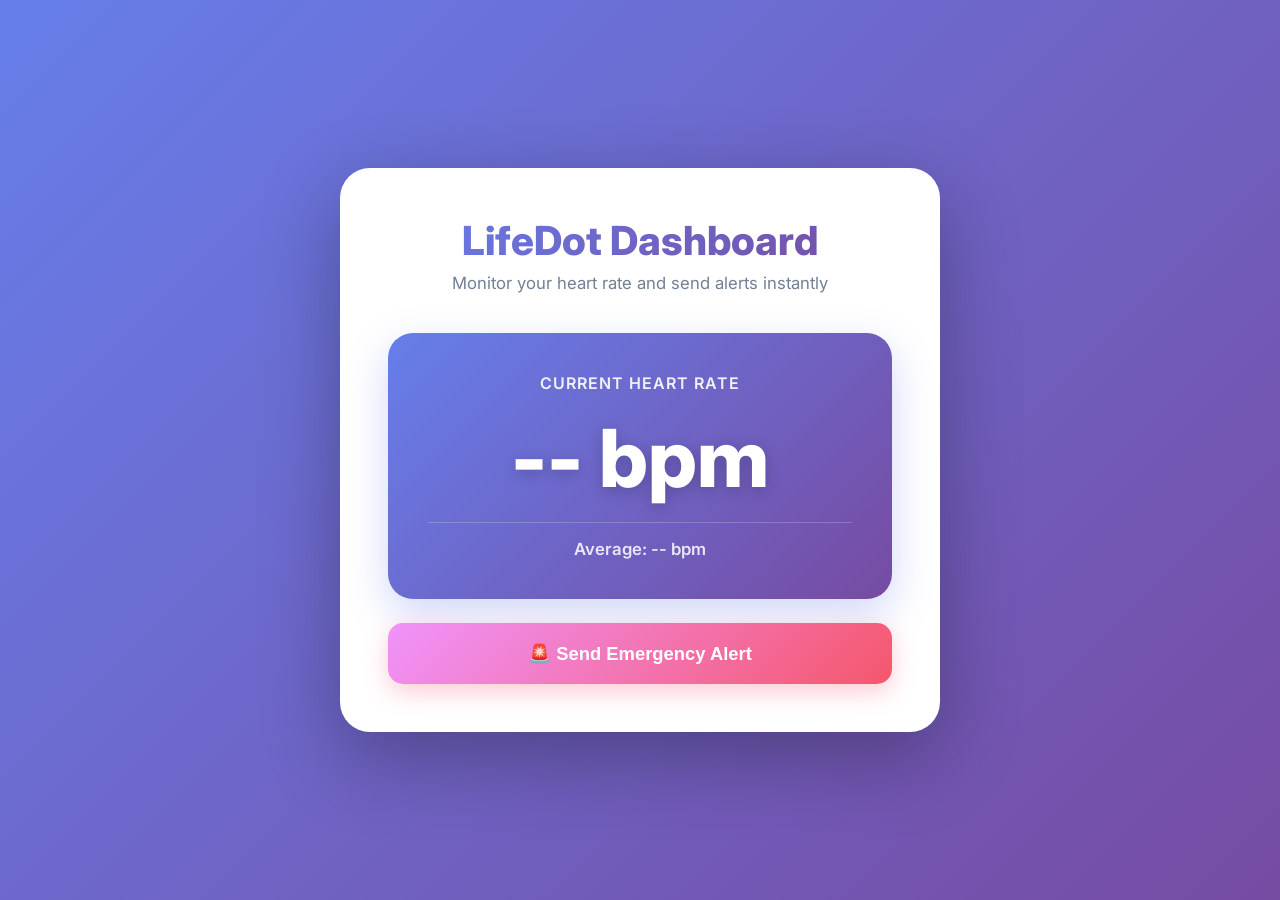
==== frontend/LifeDot02/dashboard.html @ 892aec04 "new" ====
<!DOCTYPE html>
<html lang="en">
<head>
  <meta charset="UTF-8" />
  <meta name="viewport" content="width=device-width, initial-scale=1.0"/>
  <title>LifeDot Dashboard</title>
  <link href="https://fonts.googleapis.com/css2?family=Inter:wght@400;600;800&display=swap" rel="stylesheet"/>
  <style>
    * {
      margin: 0;
      padding: 0;
      box-sizing: border-box;
    }

    body {
      font-family: 'Inter', sans-serif;
      background: linear-gradient(135deg, #667eea 0%, #764ba2 100%);
      min-height: 100vh;
      display: flex;
      align-items: center;
      justify-content: center;
      padding: 1.5rem;
    }

    .container {
      background: white;
      max-width: 600px;
      width: 100%;
      padding: 3rem;
      border-radius: 30px;
      box-shadow: 0 25px 80px rgba(0, 0, 0, 0.3);
      text-align: center;
      animation: slideIn 0.6s ease;
    }

    @keyframes slideIn {
      from {
        opacity: 0;
        transform: translateY(30px);
      }
      to {
        opacity: 1;
        transform: translateY(0);
      }
    }

    h1 {
      font-size: 2.5rem;
      font-weight: 800;
      background: linear-gradient(135deg, #667eea, #764ba2);
      -webkit-background-clip: text;
      -webkit-text-fill-color: transparent;
      margin-bottom: 0.5rem;
    }

    .subtitle {
      color: #718096;
      margin-bottom: 2.5rem;
      font-size: 1.05rem;
    }

    .bpm-display {
      background: linear-gradient(135deg, #667eea, #764ba2);
      border-radius: 25px;
      padding: 2.5rem;
      margin-bottom: 1.5rem;
      box-shadow: 0 15px 40px rgba(102, 126, 234, 0.3);
    }

    .bpm-value {
      font-size: 5rem;
      font-weight: 800;
      color: white;
      margin: 1rem 0;
      text-shadow: 0 4px 15px rgba(0, 0, 0, 0.2);
      transition: all 0.3s ease;
    }

    .bpm-label {
      color: rgba(255, 255, 255, 0.9);
      font-size: 1rem;
      font-weight: 600;
      letter-spacing: 1px;
    }

    .bpm-average {
      color: rgba(255, 255, 255, 0.85);
      font-weight: 600;
      margin-top: 1rem;
      padding-top: 1rem;
      border-top: 1px solid rgba(255, 255, 255, 0.2);
      font-size: 1.05rem;
    }

    .emergency-btn {
      width: 100%;
      background: linear-gradient(135deg, #f093fb, #f5576c);
      color: white;
      padding: 1.2rem 2rem;
      border-radius: 15px;
      border: none;
      cursor: pointer;
      font-weight: 700;
      font-size: 1.15rem;
      transition: all 0.3s ease;
      box-shadow: 0 8px 25px rgba(245, 87, 108, 0.3);
      display: flex;
      align-items: center;
      justify-content: center;
      gap: 0.5rem;
    }

    .emergency-btn:hover {
      transform: translateY(-3px);
      box-shadow: 0 12px 35px rgba(245, 87, 108, 0.4);
    }

    .status {
      margin-top: 1.5rem;
      padding: 1rem;
      border-radius: 12px;
      font-weight: 600;
      display: none;
      animation: fadeIn 0.3s ease;
    }

    @keyframes fadeIn {
      from {
        opacity: 0;
        transform: translateY(-10px);
      }
      to {
        opacity: 1;
        transform: translateY(0);
      }
    }

    .status.success {
      background: #c6f6d5;
      color: #22543d;
      border: 2px solid #9ae6b4;
    }

    .status.error {
      background: #fed7d7;
      color: #742a2a;
      border: 2px solid #fc8181;
    }

    @media (max-width: 600px) {
      .container {
        padding: 2rem;
      }

      h1 {
        font-size: 2rem;
      }

      .bpm-value {
        font-size: 4rem;
      }

      .emergency-btn {
        padding: 1rem;
        font-size: 1rem;
      }
    }
  </style>
</head>
<body>
  <div class="container">
    <h1>LifeDot Dashboard</h1>
    <p class="subtitle">Monitor your heart rate and send alerts instantly</p>
    
    <div class="bpm-display">
      <div class="bpm-label">CURRENT HEART RATE</div>
      <div class="bpm-value" id="bpmValue">-- bpm</div>
      <div class="bpm-average" id="avgBpm">Average: -- bpm</div>
    </div>
    
    <button class="emergency-btn" onclick="sendEmergency()">
      🚨 Send Emergency Alert
    </button>
    
    <div class="status" id="statusMsg"></div>
  </div>

  <script>
    const bpmValue = document.getElementById("bpmValue");
    const avgBpm = document.getElementById("avgBpm");
    const statusMsg = document.getElementById("statusMsg");

    async function fetchBpm() {
      try {
        const res = await fetch("http://127.0.0.1:8000/bpm");
        const data = await res.json();
        bpmValue.textContent = `${data.bpm} bpm`;
        avgBpm.textContent = `Average: ${data.avg_bpm} bpm`;
      } catch (error) {
        bpmValue.textContent = "-- bpm";
        avgBpm.textContent = "Average: -- bpm";
      }
    }

    async function sendEmergency() {
      if (!confirm("Are you sure you want to send an emergency alert?")) {
        return;
      }

      statusMsg.style.display = "block";
      statusMsg.className = "status";
      statusMsg.textContent = "📤 Sending emergency email...";

      try {
        const res = await fetch("http://127.0.0.1:8000/emergency", { method: "POST" });
        const data = await res.json();

        if (data.success) {
          statusMsg.textContent = "✅ Emergency email sent successfully!";
          statusMsg.classList.add("success");
        } else {
          statusMsg.textContent = "❌ Failed to send emergency email.";
          statusMsg.classList.add("error");
        }
      } catch (error) {
        statusMsg.textContent = "⚠️ Server not reachable.";
        statusMsg.classList.add("error");
      }

      setTimeout(() => {
        statusMsg.style.display = "none";
      }, 5000);
    }

    setInterval(fetchBpm, 1000);
    fetchBpm();
  </script>
</body>
</html>
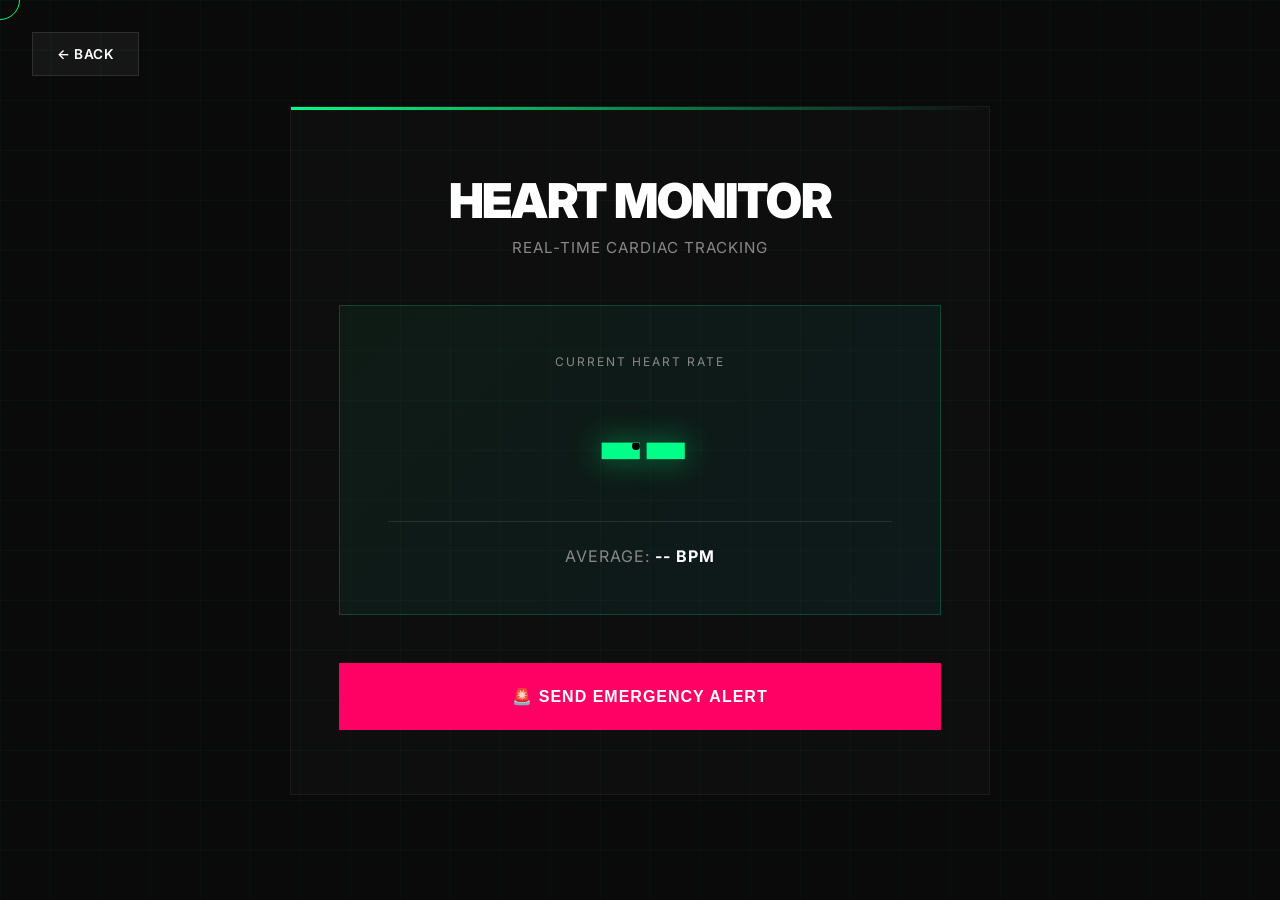
==== commit 2a5f053e: "m" ====
--- a/frontend/LifeDot02/dashboard.html
+++ b/frontend/LifeDot02/dashboard.html
@@ -3,8 +3,8 @@
 <head>
   <meta charset="UTF-8" />
   <meta name="viewport" content="width=device-width, initial-scale=1.0"/>
-  <title>LifeDot Dashboard</title>
-  <link href="https://fonts.googleapis.com/css2?family=Inter:wght@400;600;800&display=swap" rel="stylesheet"/>
+  <title>LifeDot — Heart Monitor</title>
+  <link href="https://fonts.googleapis.com/css2?family=Inter:wght@300;400;500;600;700;800;900&display=swap" rel="stylesheet"/>
   <style>
     * {
       margin: 0;
@@ -12,31 +12,121 @@
       box-sizing: border-box;
     }
 
+    :root {
+      --bg-dark: #0a0a0a;
+      --bg-darker: #050505;
+      --text-white: #ffffff;
+      --text-gray: #888888;
+      --accent: #00ff88;
+      --danger: #ff0064;
+    }
+
     body {
-      font-family: 'Inter', sans-serif;
-      background: linear-gradient(135deg, #667eea 0%, #764ba2 100%);
+      font-family: 'Inter', -apple-system, BlinkMacSystemFont, sans-serif;
+      background: var(--bg-dark);
+      color: var(--text-white);
       min-height: 100vh;
       display: flex;
       align-items: center;
       justify-content: center;
-      padding: 1.5rem;
-    }
-
+      padding: 2rem;
+      cursor: none;
+      overflow: hidden;
+    }
+
+    /* CUSTOM CURSOR */
+    .cursor-dot {
+      width: 8px;
+      height: 8px;
+      background: var(--accent);
+      border-radius: 50%;
+      position: fixed;
+      pointer-events: none;
+      z-index: 10000;
+      transition: transform 0.15s ease;
+      mix-blend-mode: difference;
+      transform: translate(-50%, -50%);
+    }
+    
+    .cursor-ring {
+      width: 40px;
+      height: 40px;
+      border: 1px solid var(--accent);
+      border-radius: 50%;
+      position: fixed;
+      pointer-events: none;
+      z-index: 9999;
+      transition: all 0.3s cubic-bezier(0.25, 0.46, 0.45, 0.94);
+      mix-blend-mode: difference;
+      transform: translate(-50%, -50%);
+    }
+
+    /* ANIMATED GRID BACKGROUND */
+    .grid-bg {
+      position: fixed;
+      top: 0;
+      left: 0;
+      width: 100%;
+      height: 100%;
+      background-image: 
+        linear-gradient(rgba(0, 255, 136, 0.03) 1px, transparent 1px),
+        linear-gradient(90deg, rgba(0, 255, 136, 0.03) 1px, transparent 1px);
+      background-size: 50px 50px;
+      z-index: 0;
+      animation: gridMove 20s linear infinite;
+    }
+
+    @keyframes gridMove {
+      0% { transform: translate(0, 0); }
+      100% { transform: translate(50px, 50px); }
+    }
+
+    /* PULSE EFFECT */
+    .pulse-ring {
+      position: fixed;
+      top: 50%;
+      left: 50%;
+      transform: translate(-50%, -50%);
+      width: 300px;
+      height: 300px;
+      border: 2px solid var(--accent);
+      border-radius: 50%;
+      opacity: 0;
+      z-index: 0;
+      animation: pulseRing 3s ease-out infinite;
+    }
+
+    .pulse-ring:nth-child(2) { animation-delay: 1s; }
+    .pulse-ring:nth-child(3) { animation-delay: 2s; }
+
+    @keyframes pulseRing {
+      0% {
+        transform: translate(-50%, -50%) scale(0.5);
+        opacity: 0.5;
+      }
+      100% {
+        transform: translate(-50%, -50%) scale(2);
+        opacity: 0;
+      }
+    }
+
+    /* CONTAINER */
     .container {
-      background: white;
-      max-width: 600px;
+      position: relative;
+      z-index: 1;
+      max-width: 700px;
       width: 100%;
-      padding: 3rem;
-      border-radius: 30px;
-      box-shadow: 0 25px 80px rgba(0, 0, 0, 0.3);
+      background: rgba(255,255,255,0.02);
+      border: 1px solid rgba(255,255,255,0.05);
+      padding: 4rem 3rem;
       text-align: center;
-      animation: slideIn 0.6s ease;
+      animation: slideIn 0.8s cubic-bezier(0.16, 1, 0.3, 1);
     }
 
     @keyframes slideIn {
       from {
         opacity: 0;
-        transform: translateY(30px);
+        transform: translateY(50px);
       }
       to {
         opacity: 1;
@@ -44,82 +134,153 @@
       }
     }
 
-    h1 {
-      font-size: 2.5rem;
-      font-weight: 800;
-      background: linear-gradient(135deg, #667eea, #764ba2);
-      -webkit-background-clip: text;
-      -webkit-text-fill-color: transparent;
+    .container::before {
+      content: '';
+      position: absolute;
+      top: 0;
+      left: 0;
+      width: 100%;
+      height: 3px;
+      background: linear-gradient(90deg, var(--accent), transparent);
+    }
+
+    /* HEADER */
+    .header {
+      margin-bottom: 3rem;
+    }
+
+    .header h1 {
+      font-size: clamp(2rem, 4vw, 3rem);
+      font-weight: 900;
+      letter-spacing: -0.03em;
       margin-bottom: 0.5rem;
-    }
-
-    .subtitle {
-      color: #718096;
-      margin-bottom: 2.5rem;
-      font-size: 1.05rem;
-    }
-
+      text-transform: uppercase;
+    }
+
+    .header p {
+      color: var(--text-gray);
+      font-size: 0.95rem;
+      text-transform: uppercase;
+      letter-spacing: 1px;
+    }
+
+    /* BPM DISPLAY */
     .bpm-display {
-      background: linear-gradient(135deg, #667eea, #764ba2);
-      border-radius: 25px;
-      padding: 2.5rem;
-      margin-bottom: 1.5rem;
-      box-shadow: 0 15px 40px rgba(102, 126, 234, 0.3);
+      margin: 3rem 0;
+      padding: 3rem;
+      background: linear-gradient(135deg, rgba(0,255,136,0.05), rgba(0,221,255,0.05));
+      border: 1px solid rgba(0,255,136,0.2);
+      position: relative;
+      overflow: hidden;
+    }
+
+    .bpm-display::before {
+      content: '';
+      position: absolute;
+      top: 0;
+      left: -100%;
+      width: 100%;
+      height: 100%;
+      background: linear-gradient(90deg, transparent, rgba(0,255,136,0.1), transparent);
+      animation: shimmer 3s ease infinite;
+    }
+
+    @keyframes shimmer {
+      0% { left: -100%; }
+      100% { left: 100%; }
+    }
+
+    .bpm-label {
+      font-size: 0.75rem;
+      text-transform: uppercase;
+      letter-spacing: 2px;
+      color: var(--text-gray);
+      margin-bottom: 1rem;
     }
 
     .bpm-value {
-      font-size: 5rem;
-      font-weight: 800;
-      color: white;
+      font-size: clamp(4rem, 10vw, 7rem);
+      font-weight: 900;
+      color: var(--accent);
+      line-height: 1;
+      letter-spacing: -0.05em;
       margin: 1rem 0;
-      text-shadow: 0 4px 15px rgba(0, 0, 0, 0.2);
-      transition: all 0.3s ease;
-    }
-
-    .bpm-label {
-      color: rgba(255, 255, 255, 0.9);
+      animation: pulse 2s ease infinite;
+      text-shadow: 0 0 30px rgba(0, 255, 136, 0.5);
+    }
+
+    @keyframes pulse {
+      0%, 100% { transform: scale(1); }
+      50% { transform: scale(1.05); }
+    }
+
+    .bpm-average {
+      margin-top: 1.5rem;
+      padding-top: 1.5rem;
+      border-top: 1px solid rgba(255,255,255,0.1);
+      color: var(--text-gray);
       font-size: 1rem;
-      font-weight: 600;
+      text-transform: uppercase;
       letter-spacing: 1px;
     }
 
-    .bpm-average {
-      color: rgba(255, 255, 255, 0.85);
-      font-weight: 600;
-      margin-top: 1rem;
-      padding-top: 1rem;
-      border-top: 1px solid rgba(255, 255, 255, 0.2);
-      font-size: 1.05rem;
-    }
-
+    .bpm-average span {
+      color: var(--text-white);
+      font-weight: 700;
+    }
+
+    /* EMERGENCY BUTTON */
     .emergency-btn {
       width: 100%;
-      background: linear-gradient(135deg, #f093fb, #f5576c);
+      padding: 1.5rem;
+      background: var(--danger);
       color: white;
-      padding: 1.2rem 2rem;
-      border-radius: 15px;
       border: none;
-      cursor: pointer;
       font-weight: 700;
-      font-size: 1.15rem;
+      font-size: 1rem;
+      cursor: none;
       transition: all 0.3s ease;
-      box-shadow: 0 8px 25px rgba(245, 87, 108, 0.3);
-      display: flex;
-      align-items: center;
-      justify-content: center;
-      gap: 0.5rem;
+      text-transform: uppercase;
+      letter-spacing: 1px;
+      position: relative;
+      overflow: hidden;
+    }
+
+    .emergency-btn::before {
+      content: '';
+      position: absolute;
+      top: 50%;
+      left: 50%;
+      width: 0;
+      height: 0;
+      background: rgba(255,255,255,0.2);
+      border-radius: 50%;
+      transform: translate(-50%, -50%);
+      transition: width 0.5s ease, height 0.5s ease;
+    }
+
+    .emergency-btn:hover::before {
+      width: 400px;
+      height: 400px;
     }
 
     .emergency-btn:hover {
-      transform: translateY(-3px);
-      box-shadow: 0 12px 35px rgba(245, 87, 108, 0.4);
-    }
-
+      transform: scale(1.02);
+    }
+
+    .emergency-btn span {
+      position: relative;
+      z-index: 1;
+    }
+
+    /* STATUS MESSAGE */
     .status {
       margin-top: 1.5rem;
       padding: 1rem;
-      border-radius: 12px;
       font-weight: 600;
+      font-size: 0.9rem;
+      text-transform: uppercase;
+      letter-spacing: 0.5px;
       display: none;
       animation: fadeIn 0.3s ease;
     }
@@ -136,69 +297,141 @@
     }
 
     .status.success {
-      background: #c6f6d5;
-      color: #22543d;
-      border: 2px solid #9ae6b4;
+      background: rgba(0, 255, 136, 0.1);
+      border: 1px solid var(--accent);
+      color: var(--accent);
     }
 
     .status.error {
-      background: #fed7d7;
-      color: #742a2a;
-      border: 2px solid #fc8181;
-    }
-
-    @media (max-width: 600px) {
+      background: rgba(255, 0, 100, 0.1);
+      border: 1px solid var(--danger);
+      color: var(--danger);
+    }
+
+    /* BACK BUTTON */
+    .back-btn {
+      position: fixed;
+      top: 2rem;
+      left: 2rem;
+      padding: 0.8rem 1.5rem;
+      background: rgba(255,255,255,0.05);
+      border: 1px solid rgba(255,255,255,0.1);
+      color: var(--text-white);
+      font-size: 0.85rem;
+      font-weight: 600;
+      cursor: none;
+      transition: all 0.3s ease;
+      text-transform: uppercase;
+      letter-spacing: 0.5px;
+      text-decoration: none;
+      z-index: 100;
+    }
+
+    .back-btn:hover {
+      background: rgba(0,255,136,0.1);
+      border-color: var(--accent);
+      transform: translateX(-5px);
+    }
+
+    /* RESPONSIVE */
+    @media (max-width: 768px) {
+      body {
+        cursor: auto;
+      }
+
+      .cursor-dot,
+      .cursor-ring {
+        display: none;
+      }
+
       .container {
+        padding: 2rem 1.5rem;
+      }
+
+      .bpm-display {
         padding: 2rem;
       }
 
-      h1 {
-        font-size: 2rem;
-      }
-
-      .bpm-value {
-        font-size: 4rem;
-      }
-
-      .emergency-btn {
-        padding: 1rem;
-        font-size: 1rem;
+      .back-btn {
+        top: 1rem;
+        left: 1rem;
+        padding: 0.6rem 1rem;
+        font-size: 0.8rem;
       }
     }
   </style>
 </head>
 <body>
+  <div class="cursor-dot"></div>
+  <div class="cursor-ring"></div>
+  
+  <div class="grid-bg"></div>
+  <div class="pulse-ring"></div>
+  <div class="pulse-ring"></div>
+  <div class="pulse-ring"></div>
+
+  <a href="home.html" class="back-btn">← Back</a>
+
   <div class="container">
-    <h1>LifeDot Dashboard</h1>
-    <p class="subtitle">Monitor your heart rate and send alerts instantly</p>
+    <div class="header">
+      <h1>Heart Monitor</h1>
+      <p>Real-time Cardiac Tracking</p>
+    </div>
     
     <div class="bpm-display">
-      <div class="bpm-label">CURRENT HEART RATE</div>
-      <div class="bpm-value" id="bpmValue">-- bpm</div>
-      <div class="bpm-average" id="avgBpm">Average: -- bpm</div>
+      <div class="bpm-label">Current Heart Rate</div>
+      <div class="bpm-value" id="bpmValue">--</div>
+      <div class="bpm-average">Average: <span id="avgBpm">-- BPM</span></div>
     </div>
     
     <button class="emergency-btn" onclick="sendEmergency()">
-      🚨 Send Emergency Alert
+      <span>🚨 Send Emergency Alert</span>
     </button>
     
     <div class="status" id="statusMsg"></div>
   </div>
 
   <script>
+    // Custom Cursor
+    const cursorDot = document.querySelector('.cursor-dot');
+    const cursorRing = document.querySelector('.cursor-ring');
+    
+    let mouseX = 0, mouseY = 0;
+    let ringX = 0, ringY = 0;
+    
+    document.addEventListener('mousemove', (e) => {
+      mouseX = e.clientX;
+      mouseY = e.clientY;
+      
+      cursorDot.style.left = mouseX + 'px';
+      cursorDot.style.top = mouseY + 'px';
+    });
+    
+    function animateRing() {
+      ringX += (mouseX - ringX) * 0.15;
+      ringY += (mouseY - ringY) * 0.15;
+      
+      cursorRing.style.left = ringX + 'px';
+      cursorRing.style.top = ringY + 'px';
+      
+      requestAnimationFrame(animateRing);
+    }
+    animateRing();
+
+    // BPM Monitoring
     const bpmValue = document.getElementById("bpmValue");
     const avgBpm = document.getElementById("avgBpm");
     const statusMsg = document.getElementById("statusMsg");
 
     async function fetchBpm() {
       try {
-        const res = await fetch("http://127.0.0.1:8000/bpm");
+        const res = await fetch("https://lifedot.onrender.com/bpm");
         const data = await res.json();
-        bpmValue.textContent = `${data.bpm} bpm`;
-        avgBpm.textContent = `Average: ${data.avg_bpm} bpm`;
+        bpmValue.textContent = data.bpm;
+        avgBpm.textContent = `${data.avg_bpm} BPM`;
       } catch (error) {
-        bpmValue.textContent = "-- bpm";
-        avgBpm.textContent = "Average: -- bpm";
+        bpmValue.textContent = "--";
+        avgBpm.textContent = "-- BPM";
       }
     }
 
@@ -209,21 +442,21 @@
 
       statusMsg.style.display = "block";
       statusMsg.className = "status";
-      statusMsg.textContent = "📤 Sending emergency email...";
+      statusMsg.textContent = "Sending emergency email...";
 
       try {
-        const res = await fetch("http://127.0.0.1:8000/emergency", { method: "POST" });
+        const res = await fetch("https://lifedot.onrender.com/emergency", { method: "POST" });
         const data = await res.json();
 
         if (data.success) {
-          statusMsg.textContent = "✅ Emergency email sent successfully!";
+          statusMsg.textContent = "✅ Emergency email sent successfully";
           statusMsg.classList.add("success");
         } else {
-          statusMsg.textContent = "❌ Failed to send emergency email.";
+          statusMsg.textContent = "❌ Failed to send emergency email";
           statusMsg.classList.add("error");
         }
       } catch (error) {
-        statusMsg.textContent = "⚠️ Server not reachable.";
+        statusMsg.textContent = "⚠️ Server not reachable";
         statusMsg.classList.add("error");
       }
 
@@ -236,4 +469,4 @@
     fetchBpm();
   </script>
 </body>
-</html>+</html>
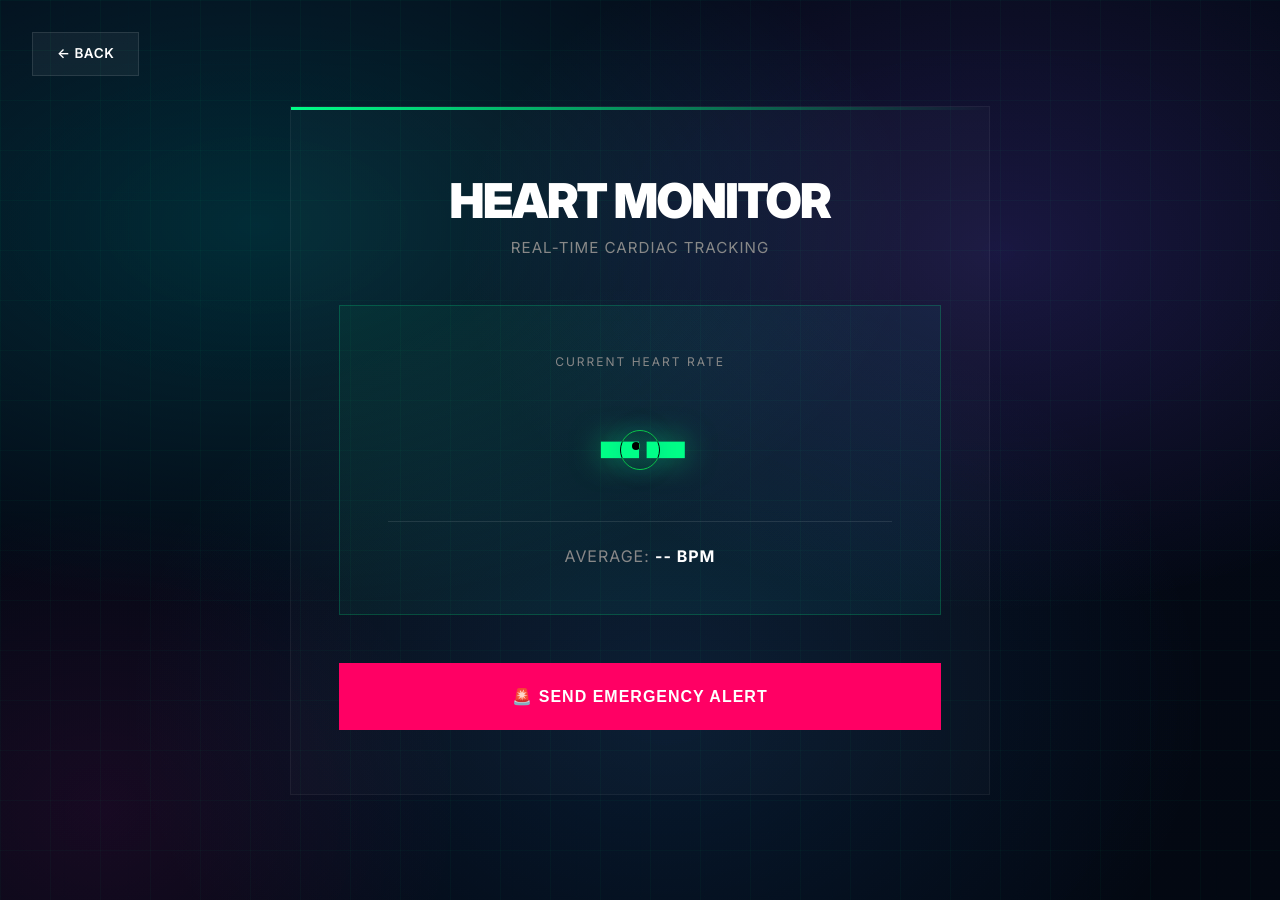
==== commit bc58ee42: "n" ====
--- a/frontend/LifeDot02/dashboard.html
+++ b/frontend/LifeDot02/dashboard.html
@@ -5,6 +5,7 @@
   <meta name="viewport" content="width=device-width, initial-scale=1.0"/>
   <title>LifeDot — Heart Monitor</title>
   <link href="https://fonts.googleapis.com/css2?family=Inter:wght@300;400;500;600;700;800;900&display=swap" rel="stylesheet"/>
+  <link rel="stylesheet" href="assets/css/immersive.css">
   <style>
     * {
       margin: 0;
@@ -391,33 +392,8 @@
     <div class="status" id="statusMsg"></div>
   </div>
 
+  <script src="assets/js/immersive.js"></script>
   <script>
-    // Custom Cursor
-    const cursorDot = document.querySelector('.cursor-dot');
-    const cursorRing = document.querySelector('.cursor-ring');
-    
-    let mouseX = 0, mouseY = 0;
-    let ringX = 0, ringY = 0;
-    
-    document.addEventListener('mousemove', (e) => {
-      mouseX = e.clientX;
-      mouseY = e.clientY;
-      
-      cursorDot.style.left = mouseX + 'px';
-      cursorDot.style.top = mouseY + 'px';
-    });
-    
-    function animateRing() {
-      ringX += (mouseX - ringX) * 0.15;
-      ringY += (mouseY - ringY) * 0.15;
-      
-      cursorRing.style.left = ringX + 'px';
-      cursorRing.style.top = ringY + 'px';
-      
-      requestAnimationFrame(animateRing);
-    }
-    animateRing();
-
     // BPM Monitoring
     const bpmValue = document.getElementById("bpmValue");
     const avgBpm = document.getElementById("avgBpm");
--- a/frontend/LifeDot02/assets/css/immersive.css
+++ b/frontend/LifeDot02/assets/css/immersive.css
@@ -0,0 +1,185 @@
+/* LifeDot Immersive Theme
+   Shared look & feel: gradients, glass, cursor, transitions.
+*/
+
+:root {
+  color-scheme: dark;
+
+  --ld-bg-0: #060a14;
+  --ld-bg-1: #070b18;
+  --ld-surface: rgba(10, 16, 30, 0.58);
+  --ld-surface-2: rgba(10, 16, 30, 0.72);
+  --ld-border: rgba(190, 240, 255, 0.14);
+  --ld-border-strong: rgba(0, 255, 255, 0.35);
+
+  --ld-text: rgba(255, 255, 255, 0.92);
+  --ld-muted: rgba(190, 220, 255, 0.62);
+
+  --ld-cyan: #00ffff;
+  --ld-blue: #2aa3ff;
+  --ld-violet: #7a5cff;
+  --ld-magenta: #ff2bd6;
+  --ld-green: #00ff88;
+  --ld-danger: #ff0064;
+
+  --ld-glow: 0 0 40px rgba(0, 255, 255, 0.22);
+  --ld-shadow: 0 18px 70px rgba(0, 0, 0, 0.55);
+
+  --ld-radius-lg: 26px;
+  --ld-radius-pill: 999px;
+
+  --ld-ease: cubic-bezier(0.16, 1, 0.3, 1);
+  --ld-ease-soft: cubic-bezier(0.2, 0.8, 0.2, 1);
+}
+
+* { box-sizing: border-box; }
+
+html {
+  scroll-behavior: smooth;
+  text-rendering: geometricPrecision;
+  -webkit-font-smoothing: antialiased;
+  -moz-osx-font-smoothing: grayscale;
+}
+
+body {
+  background: var(--ld-bg-0);
+  color: var(--ld-text);
+}
+
+/* Layered gradients (kept lightweight; no images) */
+body::before {
+  content: "";
+  position: fixed;
+  inset: 0;
+  pointer-events: none;
+  z-index: -2;
+  background:
+    radial-gradient(1200px 700px at 20% 25%, rgba(0, 255, 255, 0.14), transparent 55%),
+    radial-gradient(900px 600px at 78% 28%, rgba(122, 92, 255, 0.18), transparent 60%),
+    radial-gradient(900px 700px at 52% 78%, rgba(42, 163, 255, 0.12), transparent 60%),
+    radial-gradient(650px 550px at 8% 90%, rgba(255, 43, 214, 0.08), transparent 55%),
+    linear-gradient(180deg, var(--ld-bg-1), var(--ld-bg-0));
+  filter: saturate(1.05) contrast(1.02);
+}
+
+/* Subtle grid/noise illusion */
+body::after {
+  content: "";
+  position: fixed;
+  inset: 0;
+  pointer-events: none;
+  z-index: -1;
+  opacity: 0.08;
+  background-image:
+    linear-gradient(rgba(0, 255, 255, 0.08) 1px, transparent 1px),
+    linear-gradient(90deg, rgba(0, 255, 255, 0.08) 1px, transparent 1px);
+  background-size: 64px 64px;
+  transform: translateZ(0);
+}
+
+.ld-glass {
+  background: var(--ld-surface);
+  border: 1px solid var(--ld-border);
+  border-radius: var(--ld-radius-lg);
+  box-shadow: var(--ld-shadow);
+  backdrop-filter: blur(18px);
+  -webkit-backdrop-filter: blur(18px);
+}
+
+.ld-glass--strong {
+  background: var(--ld-surface-2);
+  border-color: var(--ld-border-strong);
+  box-shadow: var(--ld-shadow), var(--ld-glow);
+}
+
+.ld-pill {
+  border-radius: var(--ld-radius-pill);
+}
+
+.ld-focus:focus-visible,
+a:focus-visible,
+button:focus-visible,
+input:focus-visible,
+select:focus-visible,
+textarea:focus-visible {
+  outline: 2px solid rgba(0, 255, 255, 0.7);
+  outline-offset: 3px;
+}
+
+::selection {
+  background: rgba(0, 255, 255, 0.18);
+  color: rgba(255, 255, 255, 0.98);
+}
+
+/* Page transition overlay */
+.ld-transition {
+  position: fixed;
+  inset: 0;
+  z-index: 20000;
+  pointer-events: none;
+  opacity: 0;
+  background:
+    radial-gradient(900px 500px at 30% 20%, rgba(0, 255, 255, 0.16), transparent 58%),
+    radial-gradient(800px 500px at 75% 75%, rgba(122, 92, 255, 0.18), transparent 60%),
+    rgba(6, 10, 20, 0.82);
+  backdrop-filter: blur(14px);
+  -webkit-backdrop-filter: blur(14px);
+  transition: opacity 420ms var(--ld-ease);
+}
+
+.ld-transition.is-active {
+  opacity: 1;
+}
+
+/* Unified cursor (desktop only) */
+@media (hover: hover) and (pointer: fine) {
+  body { cursor: none; }
+  a, button, input, textarea, select { cursor: none; }
+
+  .cursor {
+    position: fixed;
+    width: 8px;
+    height: 8px;
+    background: color-mix(in srgb, var(--ld-cyan) 92%, white 8%);
+    border-radius: 50%;
+    pointer-events: none;
+    z-index: 10000;
+    transform: translate(-50%, -50%);
+    box-shadow: 0 0 22px rgba(0, 255, 255, 0.75), 0 0 55px rgba(122, 92, 255, 0.25);
+    mix-blend-mode: screen;
+  }
+
+  .cursor-ring {
+    position: fixed;
+    width: 32px;
+    height: 32px;
+    border: 1px solid rgba(0, 255, 255, 0.55);
+    border-radius: 50%;
+    pointer-events: none;
+    z-index: 9999;
+    transform: translate(-50%, -50%);
+    transition: transform 280ms var(--ld-ease), width 280ms var(--ld-ease), height 280ms var(--ld-ease), border-color 280ms var(--ld-ease);
+    mix-blend-mode: screen;
+    box-shadow: 0 0 26px rgba(0, 255, 255, 0.12);
+  }
+
+  .cursor-ring.hover {
+    width: 54px;
+    height: 54px;
+    border-color: rgba(255, 255, 255, 0.72);
+    transform: translate(-50%, -50%) scale(1.02);
+  }
+
+  .cursor-ring[data-accent="danger"] {
+    border-color: rgba(255, 0, 100, 0.75);
+    box-shadow: 0 0 36px rgba(255, 0, 100, 0.25);
+  }
+}
+
+@media (prefers-reduced-motion: reduce) {
+  html { scroll-behavior: auto; }
+  .ld-transition { transition: none; }
+  .cursor, .cursor-ring { display: none !important; }
+  body { cursor: auto; }
+}
+
